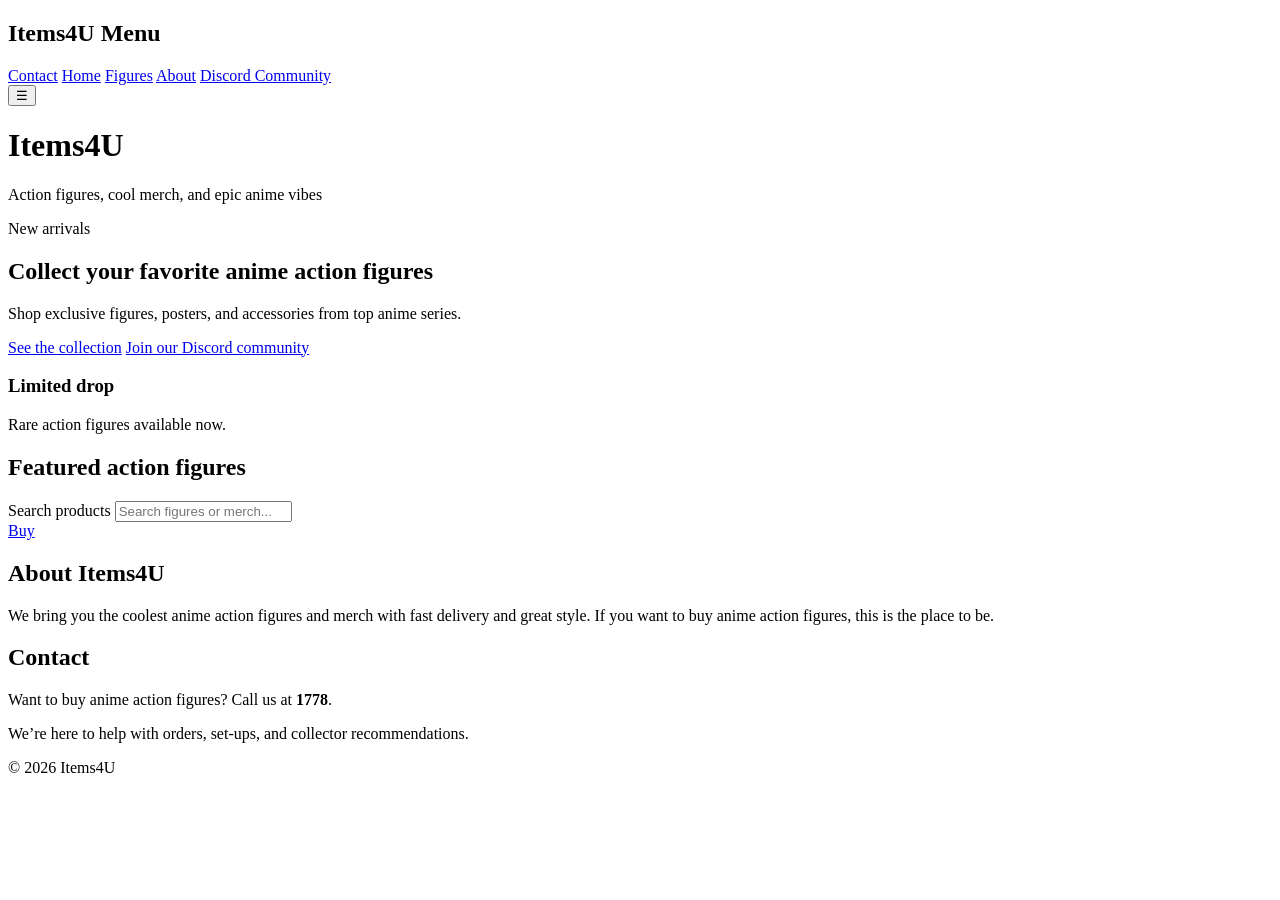
==== index.html @ 2d791ca2 "Create index.html" ====
<!DOCTYPE html>
<html lang="en">
<head>
    <meta charset="UTF-8">
    <meta name="viewport" content="width=device-width, initial-scale=1.0">
    <title>Items4U</title>
    <link rel="stylesheet" href="zayanfn anime store.css">
    <script src="zayanfn anime store.js" defer></script>
</head>
<body>
    <div id="sidebar" aria-hidden="true">
        <div class="sidebar-header">
            <h2>Items4U Menu</h2>
        </div>
        <nav>
            <a href="#contact">Contact</a>
            <a href="#hero">Home</a>
            <a href="#products">Figures</a>
            <a href="#about">About</a>
            <a href="https://discord.gg/ZJcQjzd5F" target="_blank" rel="noopener noreferrer">Discord Community</a>
        </nav>
    </div>

    <header>
        <button id="sidebarBtn" aria-controls="sidebar" aria-expanded="false">☰</button>
        <div class="logo">
            <h1>Items4U</h1>
            <p>Action figures, cool merch, and epic anime vibes</p>
        </div>
    </header>

    <main>
        <section id="hero" class="hero">
            <div class="hero-copy">
                <span>New arrivals</span>
                <h2>Collect your favorite anime action figures</h2>
                <p>Shop exclusive figures, posters, and accessories from top anime series.</p>
                <a href="#products" class="btn">See the collection</a>
                <a href="https://discord.gg/ZJcQjzd5F" class="btn discord-btn" target="_blank" rel="noopener noreferrer">Join our Discord community</a>
            </div>
            <div class="hero-image">
                <div class="card promo-card">
                    <h3>Limited drop</h3>
                    <p>Rare action figures available now.</p>
                </div>
            </div>
        </section>

        <section id="products" class="section products">
            <h2>Featured action figures</h2>
            <div class="search-bar">
                <label for="productSearch" class="sr-only">Search products</label>
                <input type="search" id="productSearch" placeholder="Search figures or merch...">
            </div>
            <div class="grid" id="productsGrid"></div>
            <div class="buy-action">
                <a href="buy.html" class="btn">Buy</a>
            </div>
        </section>

        <section id="about" class="section about">
            <h2>About Items4U</h2>
            <p>We bring you the coolest anime action figures and merch with fast delivery and great style. If you want to buy anime action figures, this is the place to be.</p>
        </section>

        <section id="contact" class="section contact">
            <h2>Contact</h2>
            <p>Want to buy anime action figures? Call us at <strong>1778</strong>.</p>
            <p>We’re here to help with orders, set-ups, and collector recommendations.</p>
        </section>
    </main>

    <footer>
        <p>© 2026 Items4U</p>
    </footer>
</body>
</html>
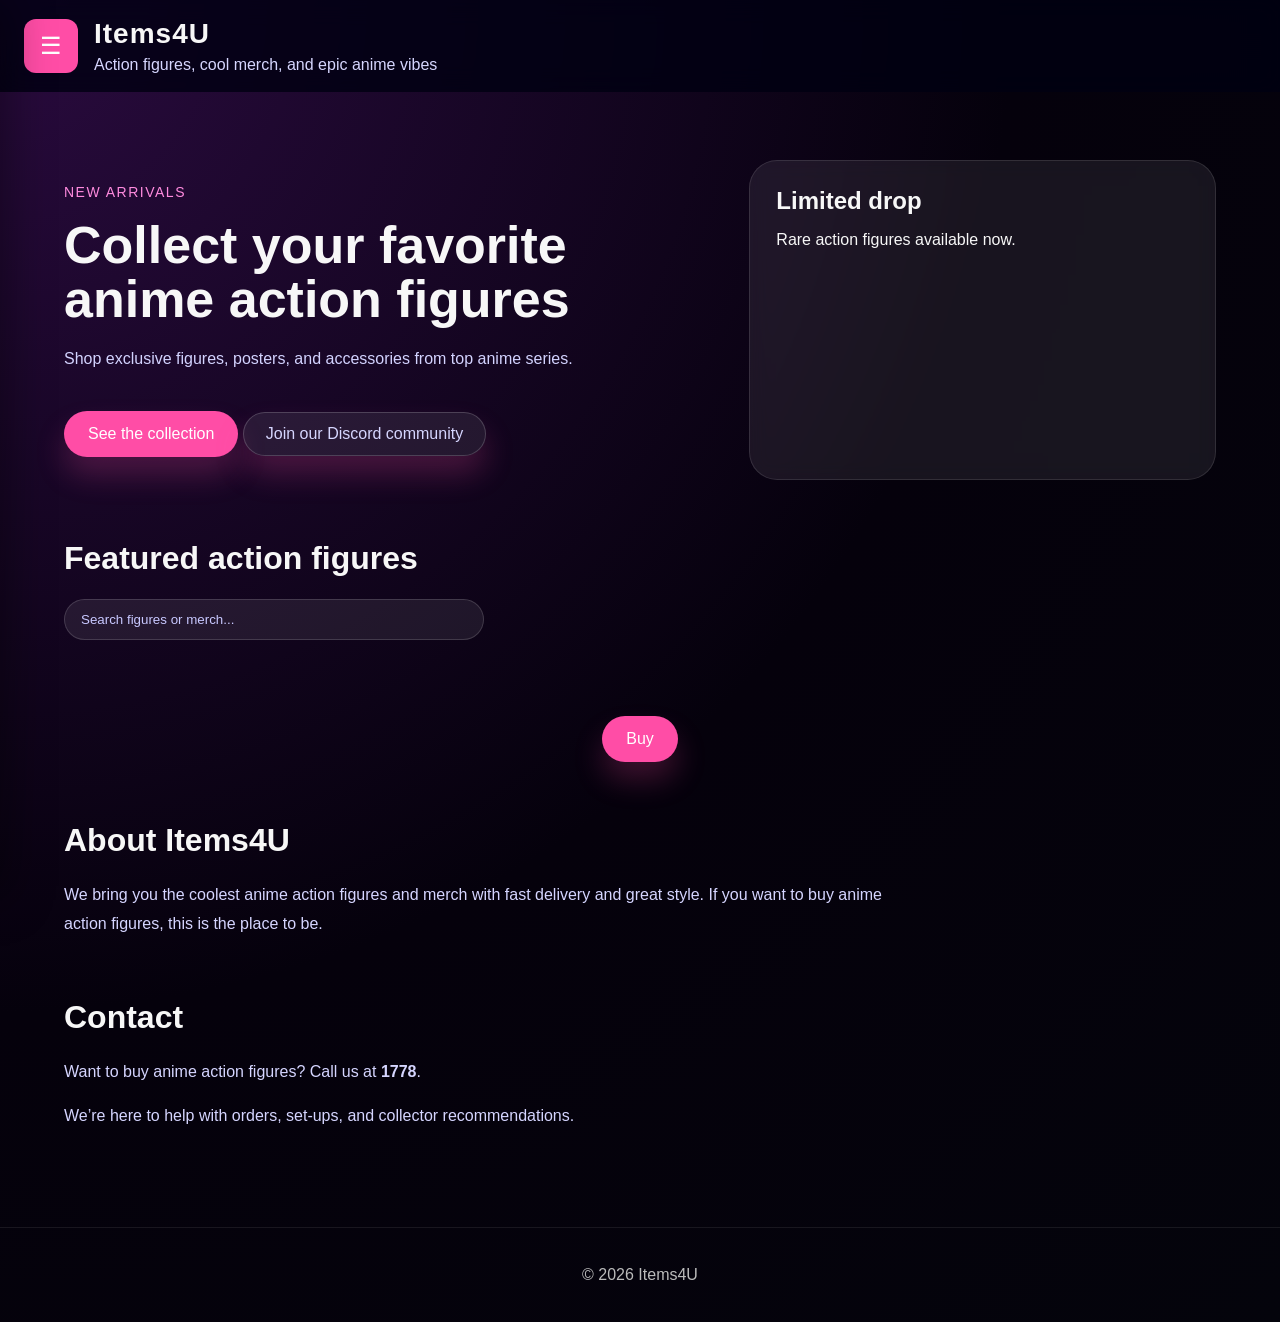
==== commit e7941df1: "Update stylesheet and script references in index.html" ====
--- a/index.html
+++ b/index.html
@@ -4,8 +4,8 @@
     <meta charset="UTF-8">
     <meta name="viewport" content="width=device-width, initial-scale=1.0">
     <title>Items4U</title>
-    <link rel="stylesheet" href="zayanfn anime store.css">
-    <script src="zayanfn anime store.js" defer></script>
+    <link rel="stylesheet" href="BUY anime.css">
+    <script src="BUY anime.css" defer></script>
 </head>
 <body>
     <div id="sidebar" aria-hidden="true">
--- a/BUY anime.css
+++ b/BUY anime.css
@@ -0,0 +1,290 @@
+* {
+    box-sizing: border-box;
+}
+
+body {
+    margin: 0;
+    font-family: 'Segoe UI', Tahoma, Geneva, Verdana, sans-serif;
+    color: #f7f7f7;
+    background: radial-gradient(circle at top left, #2a0b3f 0%, #05010c 55%, #04040c 100%);
+    min-height: 100vh;
+}
+
+header {
+    position: sticky;
+    top: 0;
+    z-index: 10;
+    display: flex;
+    align-items: center;
+    gap: 16px;
+    padding: 18px 24px;
+    background: rgba(1, 0, 18, 0.8);
+    backdrop-filter: blur(12px);
+}
+
+#sidebarBtn {
+    background: #ff4da6;
+    border: none;
+    color: #fff;
+    font-size: 24px;
+    width: 54px;
+    height: 54px;
+    border-radius: 12px;
+    cursor: pointer;
+}
+
+.logo h1 {
+    margin: 0;
+    font-size: 28px;
+    letter-spacing: 1px;
+}
+
+.logo p {
+    margin: 6px 0 0;
+    color: #d6d6ff;
+}
+
+#sidebar {
+    position: fixed;
+    left: 0;
+    top: 0;
+    bottom: 0;
+    width: 270px;
+    padding: 24px;
+    background: linear-gradient(180deg, rgba(18, 0, 35, 0.98), rgba(15, 4, 28, 0.98));
+    transform: translateX(-100%);
+    transition: transform 0.3s ease;
+    box-shadow: 10px 0 40px rgba(0, 0, 0, 0.35);
+    color: #fff;
+    z-index: 20;
+}
+
+#sidebar.open {
+    transform: translateX(0);
+}
+
+.sidebar-header h2 {
+    margin-top: 0;
+    margin-bottom: 24px;
+    font-size: 22px;
+}
+
+#sidebar nav {
+    display: flex;
+    flex-direction: column;
+    gap: 12px;
+}
+
+#sidebar nav a {
+    text-decoration: none;
+    color: #dcdcff;
+    font-size: 16px;
+    padding: 10px 14px;
+    border-radius: 10px;
+    transition: background 0.2s ease;
+}
+
+#sidebar nav a:hover {
+    background: rgba(255, 77, 166, 0.18);
+}
+
+main {
+    padding: 28px 24px 80px;
+    max-width: 1200px;
+    margin: 0 auto;
+}
+
+.hero {
+    display: grid;
+    grid-template-columns: 1.4fr 1fr;
+    gap: 32px;
+    align-items: center;
+    margin-top: 40px;
+}
+
+.hero-copy span {
+    display: inline-block;
+    margin-bottom: 18px;
+    color: #ff8bdf;
+    text-transform: uppercase;
+    letter-spacing: 1.5px;
+    font-size: 14px;
+}
+
+.hero-copy h2 {
+    margin: 0 0 18px;
+    font-size: clamp(36px, 5vw, 52px);
+    line-height: 1.05;
+}
+
+.hero-copy p {
+    max-width: 520px;
+    line-height: 1.8;
+    color: #d3d3ff;
+}
+
+.btn {
+    display: inline-block;
+    margin-top: 22px;
+    padding: 14px 24px;
+    background: #ff4da6;
+    color: #fff;
+    border-radius: 999px;
+    text-decoration: none;
+    box-shadow: 0 18px 30px rgba(255, 77, 166, 0.22);
+}
+
+.discord-btn {
+    display: inline-block;
+    margin-top: 14px;
+    padding: 12px 22px;
+    background: rgba(255, 255, 255, 0.08);
+    border: 1px solid rgba(255, 255, 255, 0.18);
+    color: #d6d6ff;
+}
+
+.hero-image {
+    display: grid;
+    place-items: center;
+}
+
+.promo-card {
+    width: 100%;
+    min-height: 320px;
+    border-radius: 28px;
+    background: rgba(255, 255, 255, 0.08);
+    border: 1px solid rgba(255, 255, 255, 0.11);
+    padding: 26px;
+    backdrop-filter: blur(10px);
+}
+
+.promo-card h3 {
+    margin: 0 0 16px;
+    font-size: 24px;
+}
+
+.section {
+    margin-top: 60px;
+}
+
+.section h2 {
+    margin-bottom: 22px;
+    font-size: 32px;
+}
+
+.search-bar {
+    margin-bottom: 24px;
+}
+
+.search-bar input {
+    width: 100%;
+    max-width: 420px;
+    padding: 12px 16px;
+    border-radius: 999px;
+    border: 1px solid rgba(255, 255, 255, 0.15);
+    background: rgba(255, 255, 255, 0.08);
+    color: #fff;
+    outline: none;
+}
+
+.search-bar input::placeholder {
+    color: #c8c8ff;
+}
+
+.products .grid {
+    display: grid;
+    gap: 22px;
+    grid-template-columns: repeat(auto-fit, minmax(240px, 1fr));
+}
+
+.product-card {
+    background: rgba(255, 255, 255, 0.07);
+    border: 1px solid rgba(255, 255, 255, 0.1);
+    border-radius: 24px;
+    padding: 18px;
+    min-height: 340px;
+    display: flex;
+    flex-direction: column;
+    justify-content: space-between;
+}
+
+.product-card.hidden {
+    display: none;
+}
+
+.buy-action {
+    margin-top: 30px;
+    text-align: center;
+}
+
+.product-image {
+    height: 180px;
+    border-radius: 20px;
+    background-size: cover;
+    background-position: center;
+    margin-bottom: 18px;
+}
+
+ 
+   .anime1       {background-image: url('1.jpg');}
+
+.anime2 { background-image: url('2.jpg'); }
+.anime3 { background-image: url('3.jpg'); }
+.anime4 { background-image: url('4.jpg'); }
+.anime5 { background-image: url('5.jpg'); }
+.anime6 { background-image: url('6.jpg'); }
+.anime7 { background-image: url('7.jpg'); }
+.anime8 { background-image: url('8.jpg'); }
+.anime9 { background-image: radial-gradient(circle at top, #ff6f91 0%, #3d0b2b 100%); }
+.anime10 { background-image: radial-gradient(circle at top, #74f2ce 0%, #0f2a35 100%); }
+
+.product-card h3 {
+    margin: 0 0 10px;
+}
+
+.product-card p {
+    margin: 0 0 10px;
+    color: #d6d6ff;
+    line-height: 1.7;
+}
+
+.product-card span {
+    color: #ffb5d4;
+    font-weight: 600;
+}
+
+.no-results {
+    color: #d6d6ff;
+    padding: 16px 0;
+}
+
+.sr-only {
+    position: absolute;
+    width: 1px;
+    height: 1px;
+    padding: 0;
+    margin: -1px;
+    overflow: hidden;
+    clip: rect(0, 0, 0, 0);
+    white-space: nowrap;
+    border: 0;
+}
+
+.about p,
+.contact p {
+    max-width: 820px;
+    color: #d5d5ff;
+    line-height: 1.8;
+}
+
+footer {
+    padding: 22px 24px;
+    text-align: center;
+    color: #bbb;
+    border-top: 1px solid rgba(255,255,255,0.08);
+}
+
+@media (max-width: 820px) {
+    .hero { grid-template-columns: 1fr; }
+    header { flex-direction: column; align-items: flex-start; }
+}
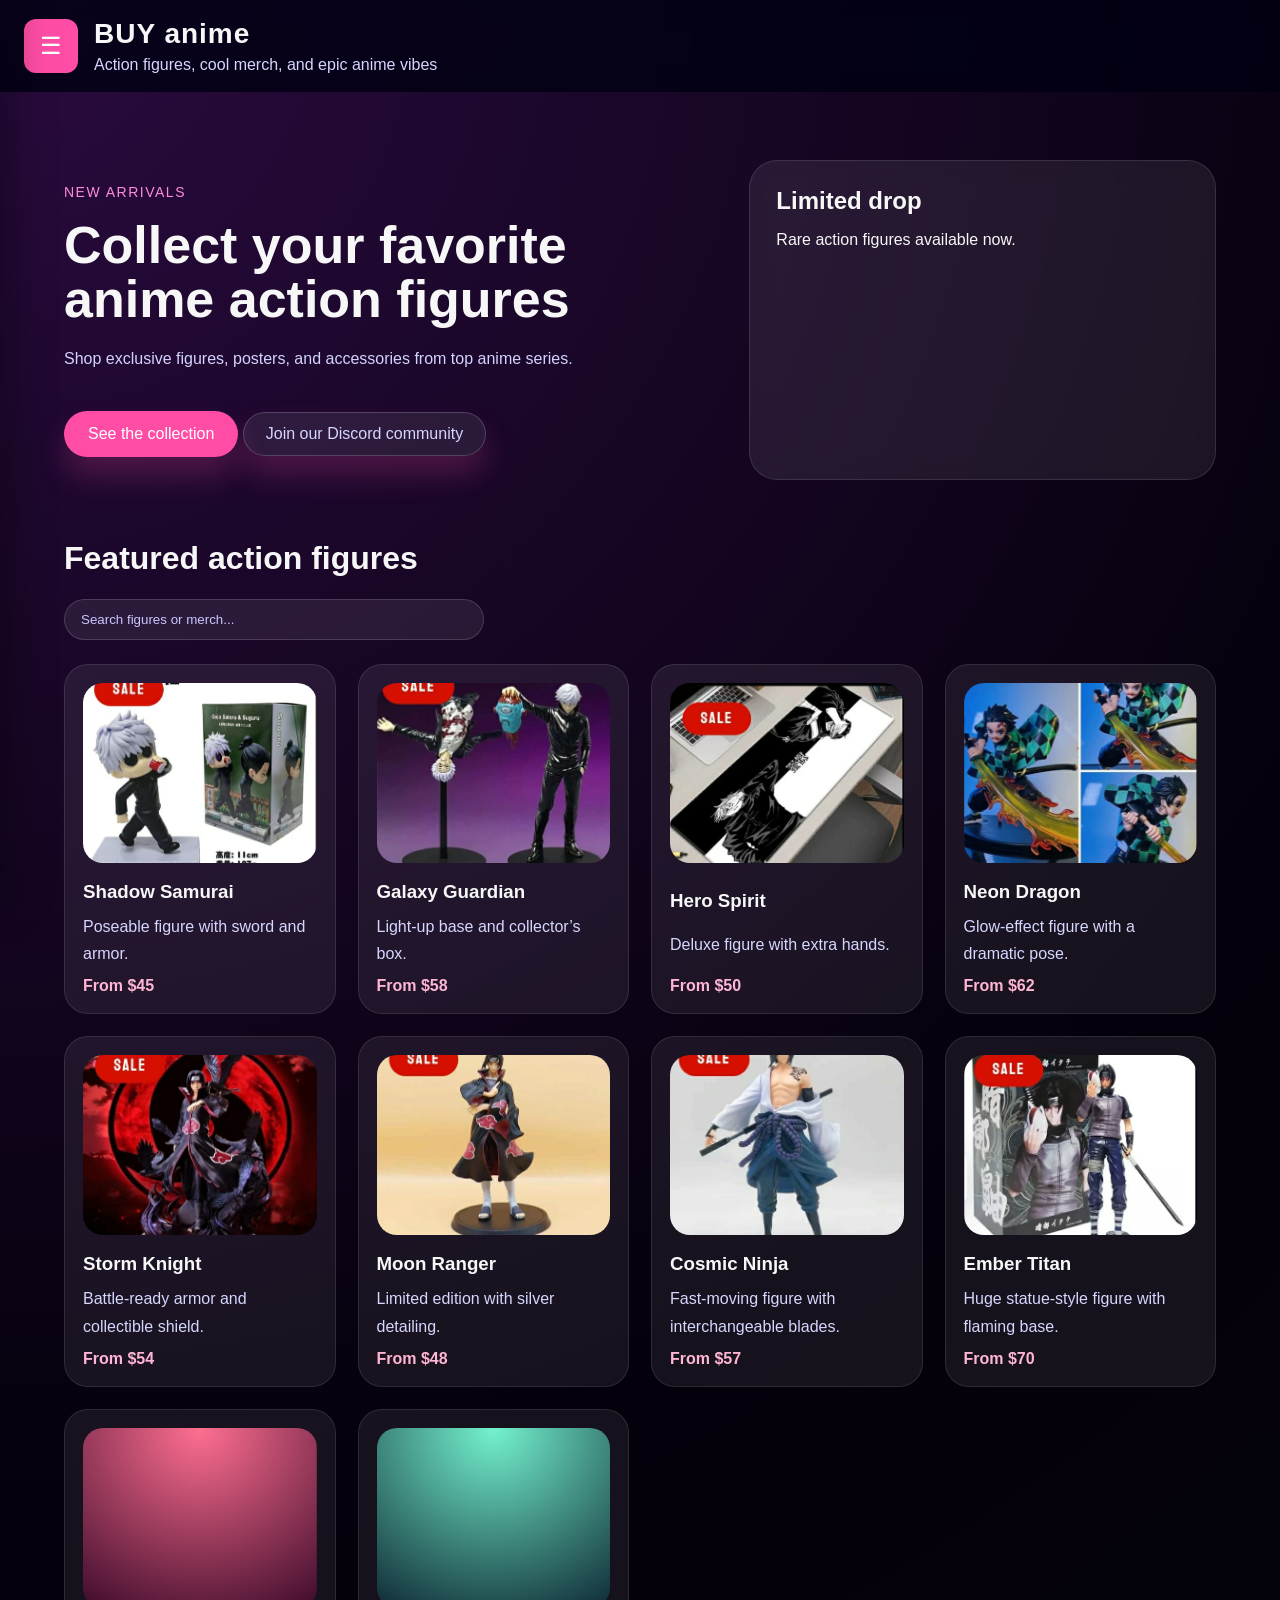
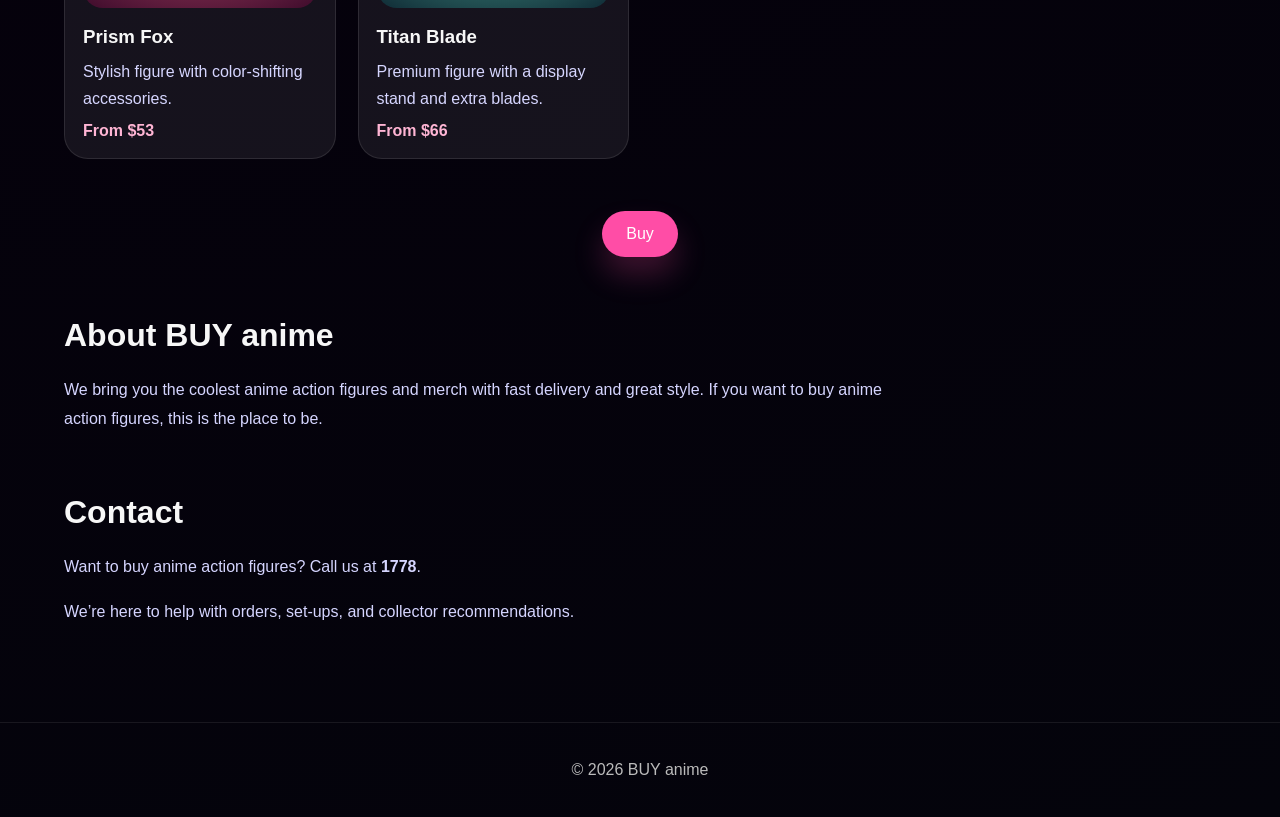
==== commit 4501f649: "Update index.html" ====
--- a/index.html
+++ b/index.html
@@ -3,14 +3,14 @@
 <head>
     <meta charset="UTF-8">
     <meta name="viewport" content="width=device-width, initial-scale=1.0">
-    <title>Items4U</title>
-    <link rel="stylesheet" href="BUY anime.css">
-    <script src="BUY anime.css" defer></script>
+    <title>BUY anime</title>
+    <link rel="stylesheet" href="BUY-anime.css">
+    <script src="BUY-anime.js" defer></script>
 </head>
 <body>
     <div id="sidebar" aria-hidden="true">
         <div class="sidebar-header">
-            <h2>Items4U Menu</h2>
+            <h2>BUY anime Menu</h2>
         </div>
         <nav>
             <a href="#contact">Contact</a>
@@ -24,7 +24,7 @@
     <header>
         <button id="sidebarBtn" aria-controls="sidebar" aria-expanded="false">☰</button>
         <div class="logo">
-            <h1>Items4U</h1>
+            <h1>BUY anime</h1>
             <p>Action figures, cool merch, and epic anime vibes</p>
         </div>
     </header>
@@ -59,7 +59,7 @@
         </section>
 
         <section id="about" class="section about">
-            <h2>About Items4U</h2>
+            <h2>About BUY anime</h2>
             <p>We bring you the coolest anime action figures and merch with fast delivery and great style. If you want to buy anime action figures, this is the place to be.</p>
         </section>
 
@@ -71,7 +71,7 @@
     </main>
 
     <footer>
-        <p>© 2026 Items4U</p>
+        <p>© 2026 BUY anime</p>
     </footer>
 </body>
 </html>
--- a/BUY-anime.css
+++ b/BUY-anime.css
@@ -0,0 +1,290 @@
+* {
+    box-sizing: border-box;
+}
+
+body {
+    margin: 0;
+    font-family: 'Segoe UI', Tahoma, Geneva, Verdana, sans-serif;
+    color: #f7f7f7;
+    background: radial-gradient(circle at top left, #2a0b3f 0%, #05010c 55%, #04040c 100%);
+    min-height: 100vh;
+}
+
+header {
+    position: sticky;
+    top: 0;
+    z-index: 10;
+    display: flex;
+    align-items: center;
+    gap: 16px;
+    padding: 18px 24px;
+    background: rgba(1, 0, 18, 0.8);
+    backdrop-filter: blur(12px);
+}
+
+#sidebarBtn {
+    background: #ff4da6;
+    border: none;
+    color: #fff;
+    font-size: 24px;
+    width: 54px;
+    height: 54px;
+    border-radius: 12px;
+    cursor: pointer;
+}
+
+.logo h1 {
+    margin: 0;
+    font-size: 28px;
+    letter-spacing: 1px;
+}
+
+.logo p {
+    margin: 6px 0 0;
+    color: #d6d6ff;
+}
+
+#sidebar {
+    position: fixed;
+    left: 0;
+    top: 0;
+    bottom: 0;
+    width: 270px;
+    padding: 24px;
+    background: linear-gradient(180deg, rgba(18, 0, 35, 0.98), rgba(15, 4, 28, 0.98));
+    transform: translateX(-100%);
+    transition: transform 0.3s ease;
+    box-shadow: 10px 0 40px rgba(0, 0, 0, 0.35);
+    color: #fff;
+    z-index: 20;
+}
+
+#sidebar.open {
+    transform: translateX(0);
+}
+
+.sidebar-header h2 {
+    margin-top: 0;
+    margin-bottom: 24px;
+    font-size: 22px;
+}
+
+#sidebar nav {
+    display: flex;
+    flex-direction: column;
+    gap: 12px;
+}
+
+#sidebar nav a {
+    text-decoration: none;
+    color: #dcdcff;
+    font-size: 16px;
+    padding: 10px 14px;
+    border-radius: 10px;
+    transition: background 0.2s ease;
+}
+
+#sidebar nav a:hover {
+    background: rgba(255, 77, 166, 0.18);
+}
+
+main {
+    padding: 28px 24px 80px;
+    max-width: 1200px;
+    margin: 0 auto;
+}
+
+.hero {
+    display: grid;
+    grid-template-columns: 1.4fr 1fr;
+    gap: 32px;
+    align-items: center;
+    margin-top: 40px;
+}
+
+.hero-copy span {
+    display: inline-block;
+    margin-bottom: 18px;
+    color: #ff8bdf;
+    text-transform: uppercase;
+    letter-spacing: 1.5px;
+    font-size: 14px;
+}
+
+.hero-copy h2 {
+    margin: 0 0 18px;
+    font-size: clamp(36px, 5vw, 52px);
+    line-height: 1.05;
+}
+
+.hero-copy p {
+    max-width: 520px;
+    line-height: 1.8;
+    color: #d3d3ff;
+}
+
+.btn {
+    display: inline-block;
+    margin-top: 22px;
+    padding: 14px 24px;
+    background: #ff4da6;
+    color: #fff;
+    border-radius: 999px;
+    text-decoration: none;
+    box-shadow: 0 18px 30px rgba(255, 77, 166, 0.22);
+}
+
+.discord-btn {
+    display: inline-block;
+    margin-top: 14px;
+    padding: 12px 22px;
+    background: rgba(255, 255, 255, 0.08);
+    border: 1px solid rgba(255, 255, 255, 0.18);
+    color: #d6d6ff;
+}
+
+.hero-image {
+    display: grid;
+    place-items: center;
+}
+
+.promo-card {
+    width: 100%;
+    min-height: 320px;
+    border-radius: 28px;
+    background: rgba(255, 255, 255, 0.08);
+    border: 1px solid rgba(255, 255, 255, 0.11);
+    padding: 26px;
+    backdrop-filter: blur(10px);
+}
+
+.promo-card h3 {
+    margin: 0 0 16px;
+    font-size: 24px;
+}
+
+.section {
+    margin-top: 60px;
+}
+
+.section h2 {
+    margin-bottom: 22px;
+    font-size: 32px;
+}
+
+.search-bar {
+    margin-bottom: 24px;
+}
+
+.search-bar input {
+    width: 100%;
+    max-width: 420px;
+    padding: 12px 16px;
+    border-radius: 999px;
+    border: 1px solid rgba(255, 255, 255, 0.15);
+    background: rgba(255, 255, 255, 0.08);
+    color: #fff;
+    outline: none;
+}
+
+.search-bar input::placeholder {
+    color: #c8c8ff;
+}
+
+.products .grid {
+    display: grid;
+    gap: 22px;
+    grid-template-columns: repeat(auto-fit, minmax(240px, 1fr));
+}
+
+.product-card {
+    background: rgba(255, 255, 255, 0.07);
+    border: 1px solid rgba(255, 255, 255, 0.1);
+    border-radius: 24px;
+    padding: 18px;
+    min-height: 340px;
+    display: flex;
+    flex-direction: column;
+    justify-content: space-between;
+}
+
+.product-card.hidden {
+    display: none;
+}
+
+.buy-action {
+    margin-top: 30px;
+    text-align: center;
+}
+
+.product-image {
+    height: 180px;
+    border-radius: 20px;
+    background-size: cover;
+    background-position: center;
+    margin-bottom: 18px;
+}
+
+ 
+   .anime1       {background-image: url('1');}
+
+.anime2 { background-image: url('2'); }
+.anime3 { background-image: url('3'); }
+.anime4 { background-image: url('4'); }
+.anime5 { background-image: url('5'); }
+.anime6 { background-image: url('6'); }
+.anime7 { background-image: url('7'); }
+.anime8 { background-image: url('8'); }
+.anime9 { background-image: radial-gradient(circle at top, #ff6f91 0%, #3d0b2b 100%); }
+.anime10 { background-image: radial-gradient(circle at top, #74f2ce 0%, #0f2a35 100%); }
+
+.product-card h3 {
+    margin: 0 0 10px;
+}
+
+.product-card p {
+    margin: 0 0 10px;
+    color: #d6d6ff;
+    line-height: 1.7;
+}
+
+.product-card span {
+    color: #ffb5d4;
+    font-weight: 600;
+}
+
+.no-results {
+    color: #d6d6ff;
+    padding: 16px 0;
+}
+
+.sr-only {
+    position: absolute;
+    width: 1px;
+    height: 1px;
+    padding: 0;
+    margin: -1px;
+    overflow: hidden;
+    clip: rect(0, 0, 0, 0);
+    white-space: nowrap;
+    border: 0;
+}
+
+.about p,
+.contact p {
+    max-width: 820px;
+    color: #d5d5ff;
+    line-height: 1.8;
+}
+
+footer {
+    padding: 22px 24px;
+    text-align: center;
+    color: #bbb;
+    border-top: 1px solid rgba(255,255,255,0.08);
+}
+
+@media (max-width: 820px) {
+    .hero { grid-template-columns: 1fr; }
+    header { flex-direction: column; align-items: flex-start; }
+}
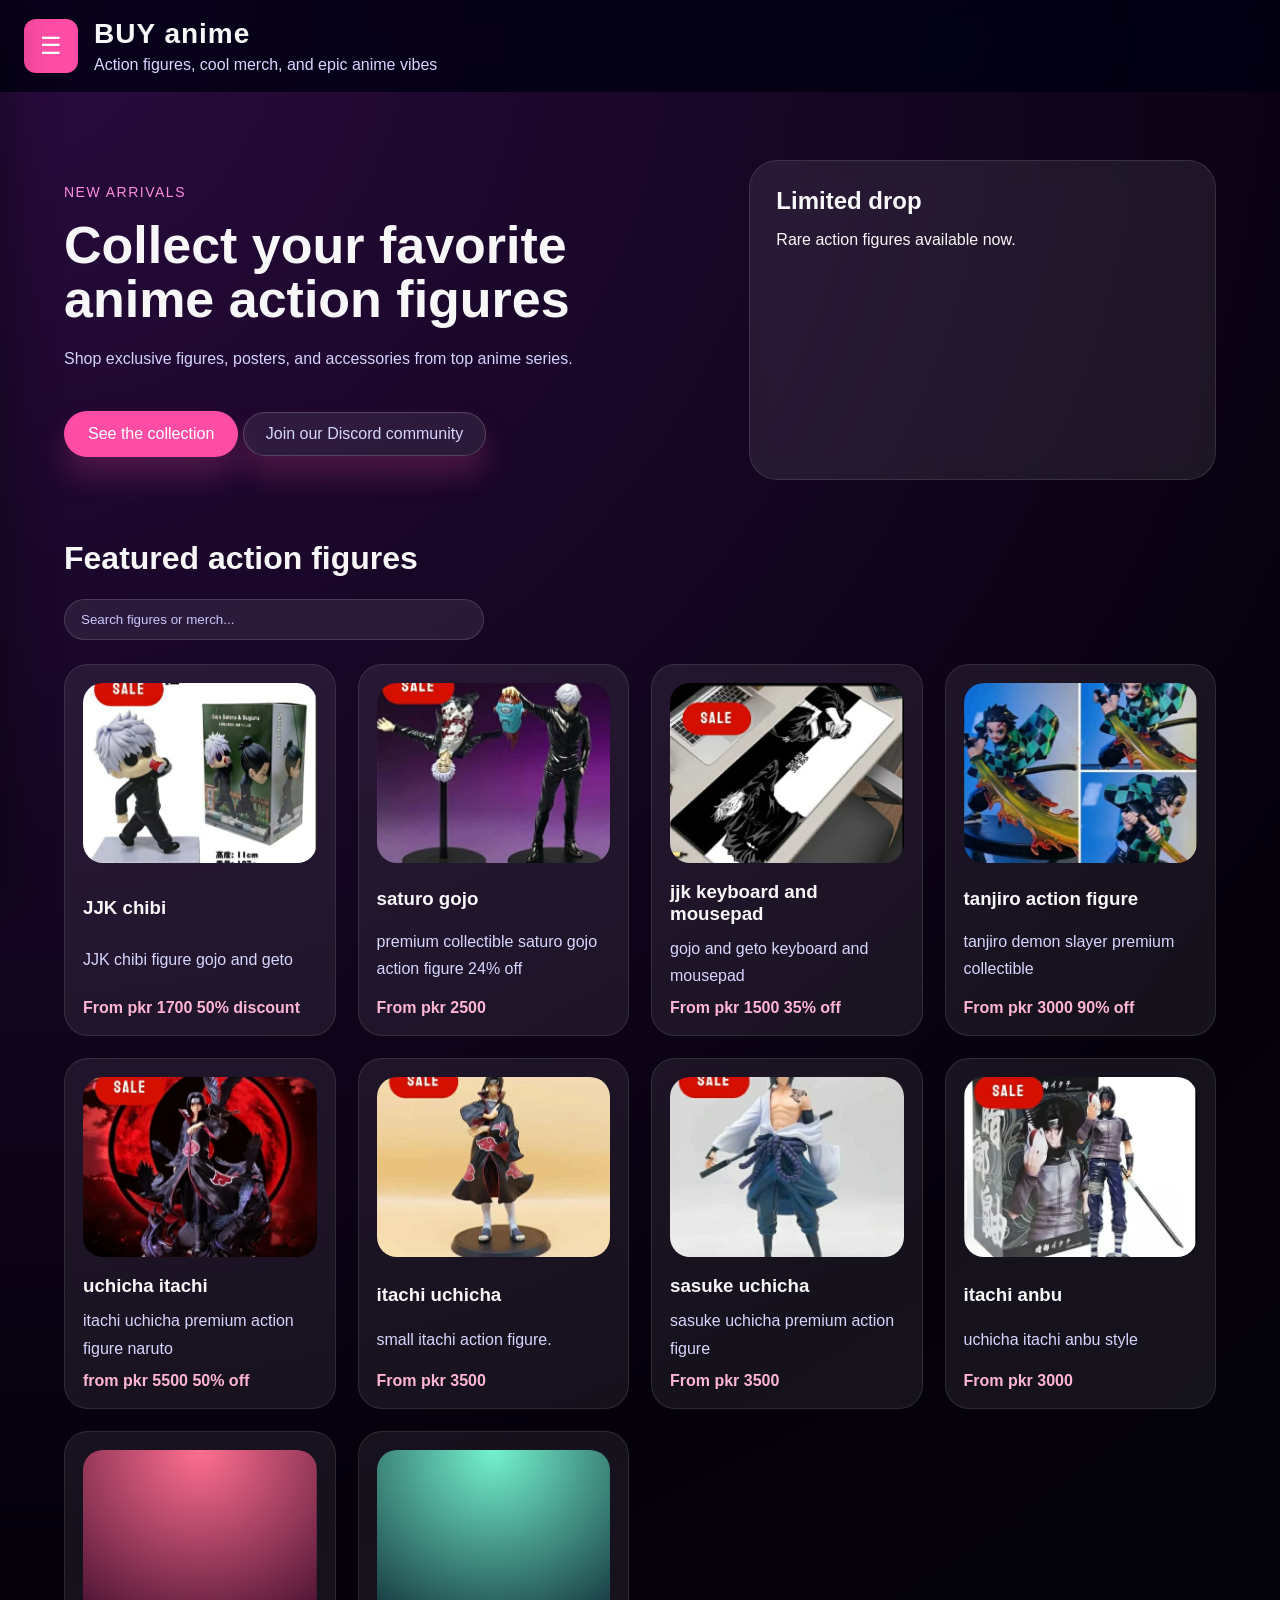
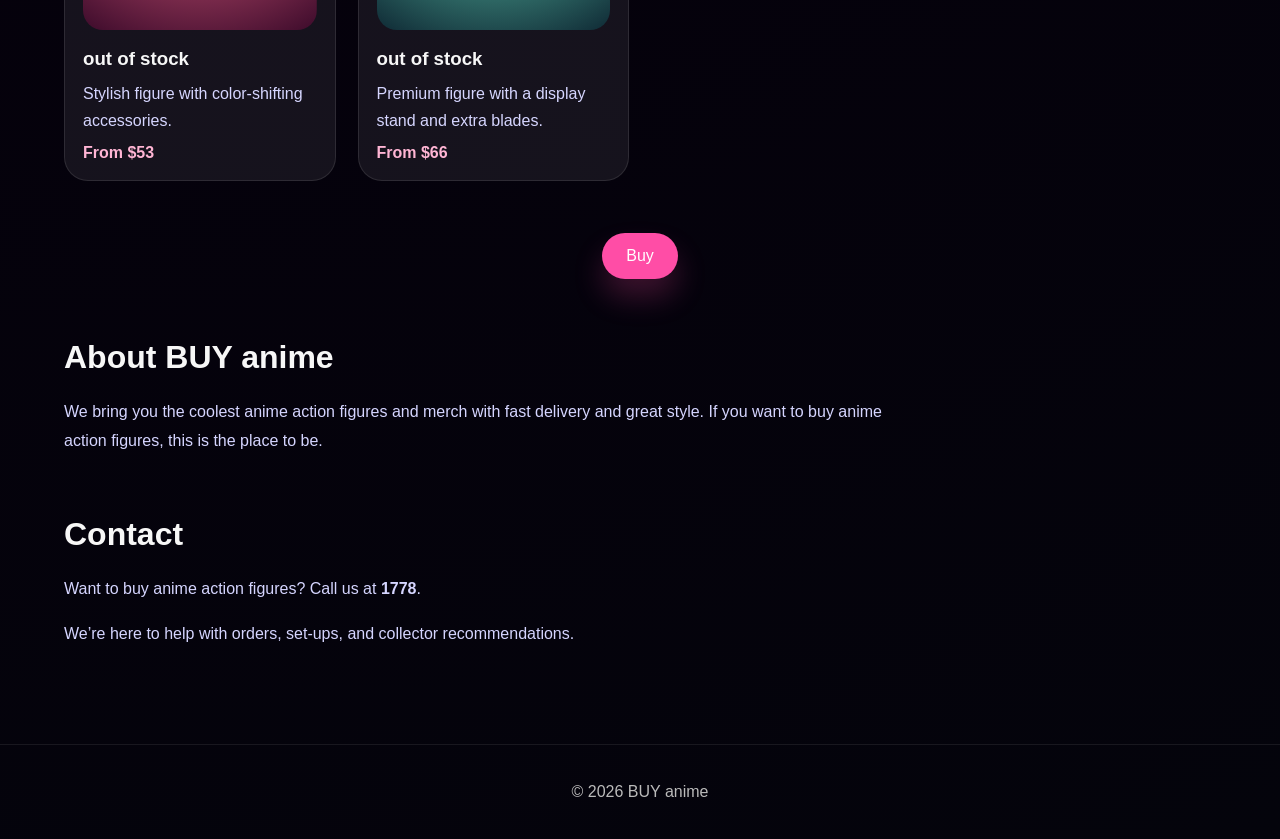
==== commit 05517cbc: "Change title to 'lootverse' and update meta description Updated the title and meta description for S" ====
--- a/index.html
+++ b/index.html
@@ -3,9 +3,10 @@
 <head>
     <meta charset="UTF-8">
     <meta name="viewport" content="width=device-width, initial-scale=1.0">
-    <title>BUY anime</title>
+    <title>lootverse</title>
     <link rel="stylesheet" href="BUY-anime.css">
     <script src="BUY-anime.js" defer></script>
+    <meta name="description" content="Anime deals too good to miss! Grab figures, collectibles, keycaps, mousepads, and more at unbelievably low prices for a limited time. Shop now at Lootverse!">
 </head>
 <body>
     <div id="sidebar" aria-hidden="true">
--- a/BUY-anime.css
+++ b/BUY-anime.css
@@ -225,9 +225,7 @@
     margin-bottom: 18px;
 }
 
- 
-   .anime1       {background-image: url('1');}
-
+.anime1 {background-image: url('1');}
 .anime2 { background-image: url('2'); }
 .anime3 { background-image: url('3'); }
 .anime4 { background-image: url('4'); }
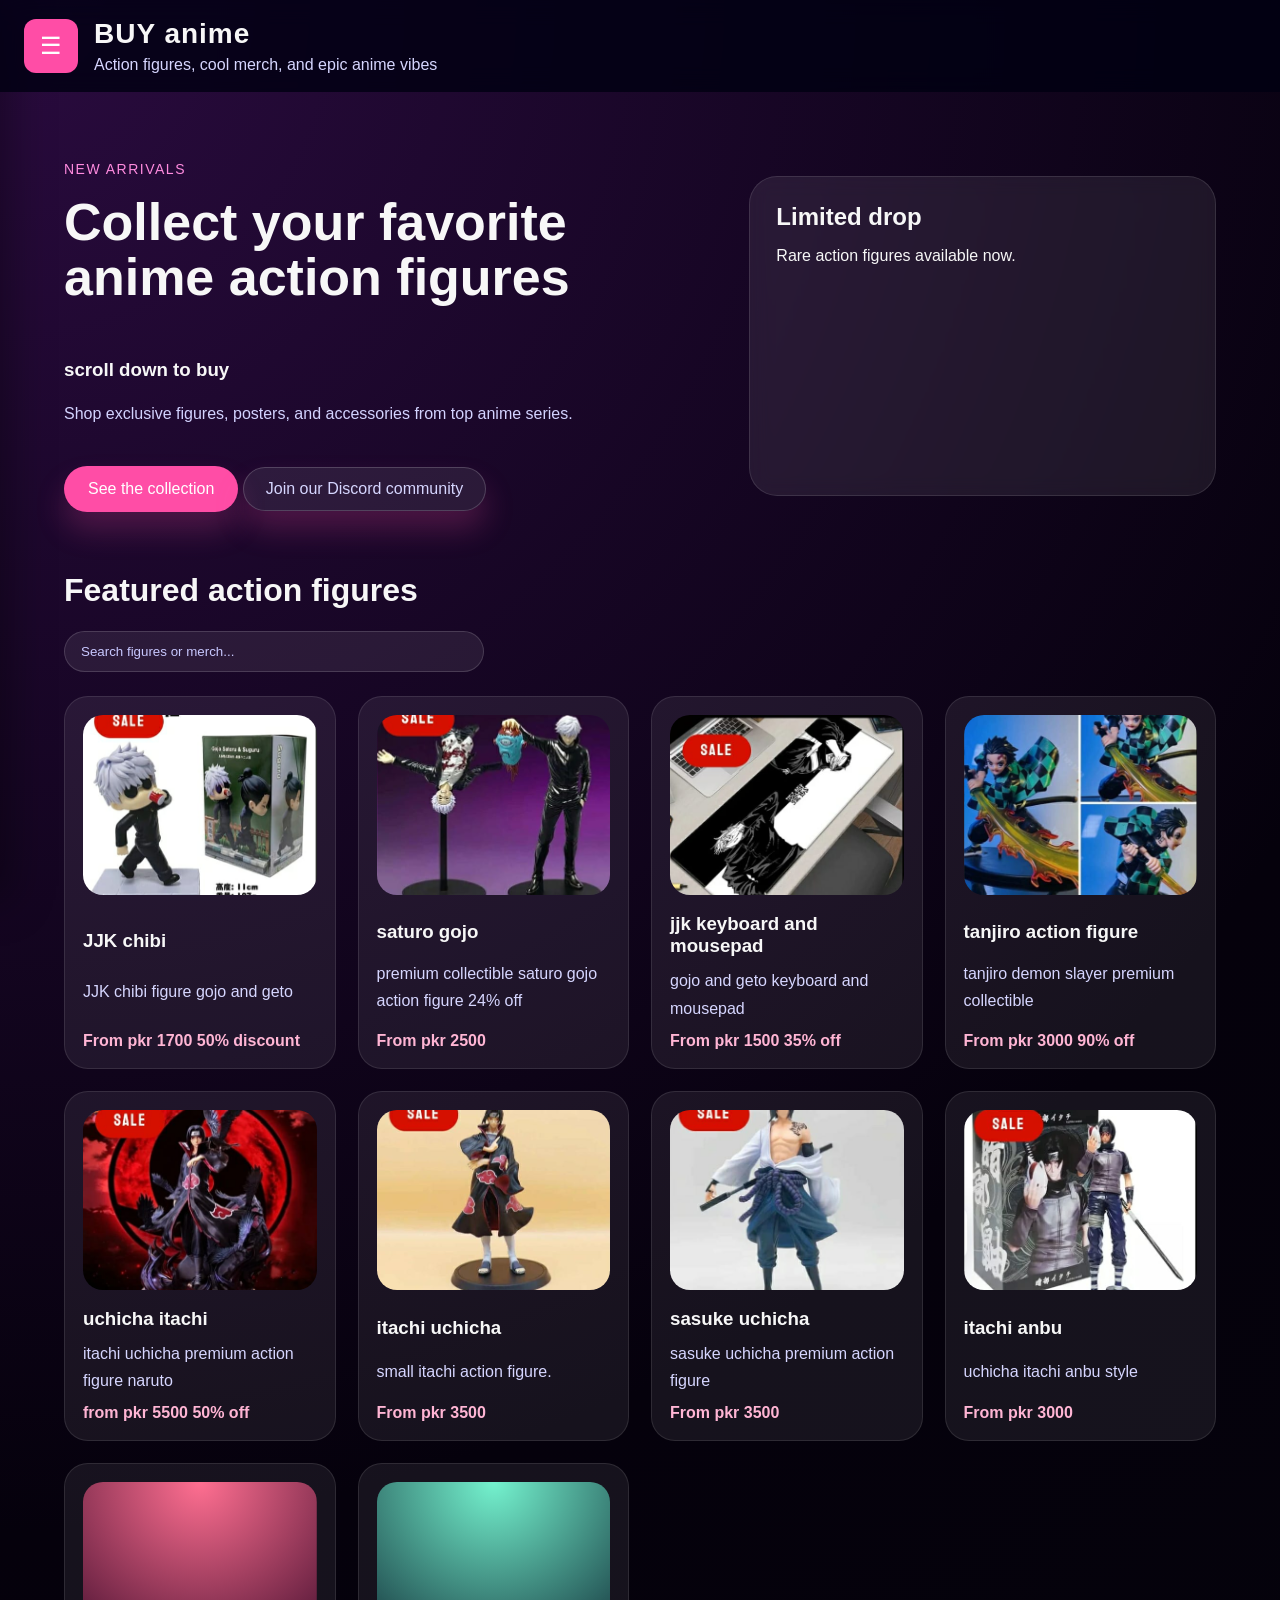
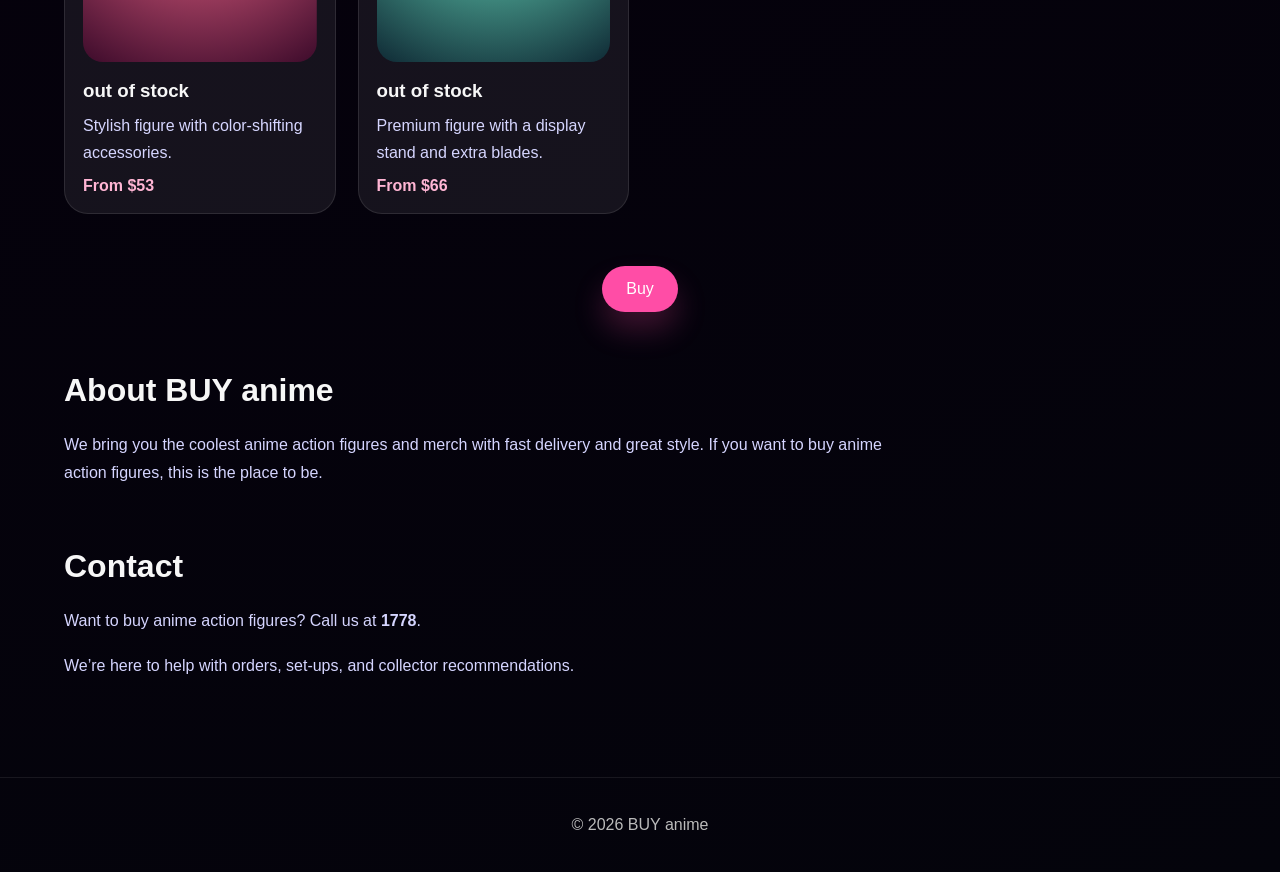
==== commit a3b3377c: "Update index.html" ====
--- a/index.html
+++ b/index.html
@@ -35,6 +35,7 @@
             <div class="hero-copy">
                 <span>New arrivals</span>
                 <h2>Collect your favorite anime action figures</h2>
+                <br> <h3>scroll down to buy</h3>
                 <p>Shop exclusive figures, posters, and accessories from top anime series.</p>
                 <a href="#products" class="btn">See the collection</a>
                 <a href="https://discord.gg/ZJcQjzd5F" class="btn discord-btn" target="_blank" rel="noopener noreferrer">Join our Discord community</a>
--- a/BUY-anime.css
+++ b/BUY-anime.css
@@ -13,7 +13,7 @@
 header {
     position: sticky;
     top: 0;
-    z-index: 10;
+    z-index: 30;
     display: flex;
     align-items: center;
     gap: 16px;
@@ -23,6 +23,8 @@
 }
 
 #sidebarBtn {
+    position: relative;
+    z-index: 31;
     background: #ff4da6;
     border: none;
     color: #fff;
@@ -225,7 +227,7 @@
     margin-bottom: 18px;
 }
 
-.anime1 {background-image: url('1');}
+.anime1 { background-image: url('1'); }
 .anime2 { background-image: url('2'); }
 .anime3 { background-image: url('3'); }
 .anime4 { background-image: url('4'); }
@@ -283,6 +285,12 @@
 }
 
 @media (max-width: 820px) {
-    .hero { grid-template-columns: 1fr; }
-    header { flex-direction: column; align-items: flex-start; }
-}
+    .hero {
+        grid-template-columns: 1fr;
+    }
+
+    header {
+        flex-direction: column;
+        align-items: flex-start;
+    }
+}
